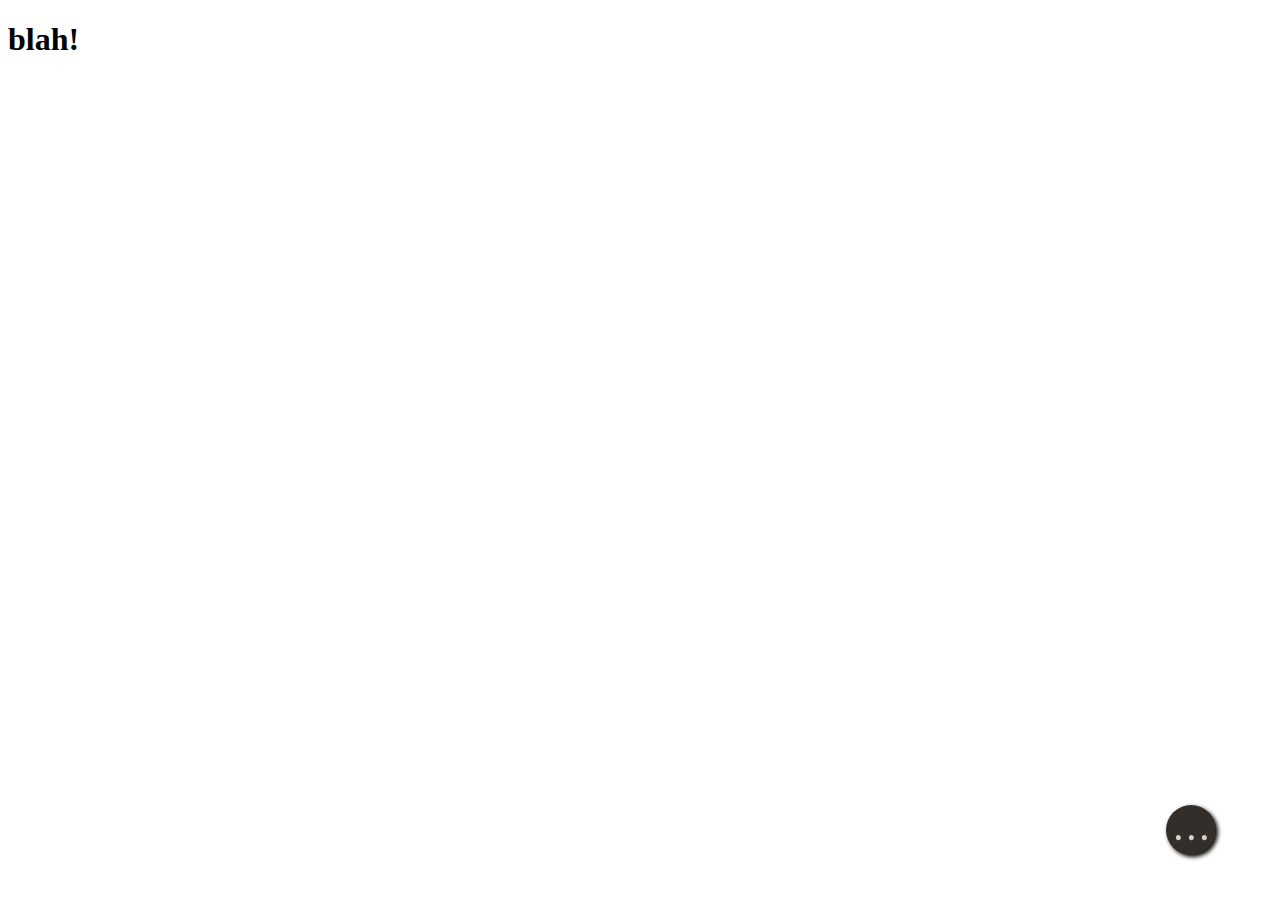
==== bio.html @ 46c38b75 "Add menu and the beginnings of the bio page" ====
<!DOCTYPE html>
<html>
    <head>
        <meta content="text/html;charset=utf-8" http-equiv="Content-Type">
        <meta content="utf-8" http-equiv="encoding">
        <title>Nicholas Steere</title>
        <link rel="stylesheet" href="./css/fonts.css" />
        <link rel="stylesheet" href="./css/menu.css" />
        <link rel="stylesheet" href="./css/bio.css" />
        <script src="./js/menu.js"></script>
    </head>
    <body>
        <h1 class="title">
            blah!
        </h1>
        <div id="menu" class="menu">
            <span id="menu-collapsed" class="menu-collapsed"></span>
            <a href="/" id="home" class="menu-item">← Home</a>
            <a href="/portfolio.html" id="portfolio" class="menu-item">Portfolio</a>
        </div>
        <script>
         var menu = createMenu('#menu');
        </script>
    </body>
</html>
---- css/fonts.css ----
/* source-serif-pro-regular - latin */
@font-face {
    font-family: 'Source Serif Pro';
    font-style: normal;
    font-weight: 400;
    src: url('../fonts/source-serif-pro-v10-latin-regular.eot'); /* IE9 Compat Modes */
    src: local(''),
         url('../fonts/source-serif-pro-v10-latin-regular.eot?#iefix') format('embedded-opentype'), /* IE6-IE8 */
         url('../fonts/source-serif-pro-v10-latin-regular.woff2') format('woff2'), /* Super Modern Browsers */
         url('../fonts/source-serif-pro-v10-latin-regular.woff') format('woff'), /* Modern Browsers */
         url('../fonts/source-serif-pro-v10-latin-regular.ttf') format('truetype'), /* Safari, Android, iOS */
         url('../fonts/source-serif-pro-v10-latin-regular.svg#SourceSerifPro') format('svg'); /* Legacy iOS */
}

/* source-serif-pro-700 - latin */
@font-face {
    font-family: 'Source Serif Pro';
    font-style: normal;
    font-weight: 700;
    src: url('../fonts/source-serif-pro-v10-latin-700.eot'); /* IE9 Compat Modes */
    src: local(''),
         url('../fonts/source-serif-pro-v10-latin-700.eot?#iefix') format('embedded-opentype'), /* IE6-IE8 */
         url('../fonts/source-serif-pro-v10-latin-700.woff2') format('woff2'), /* Super Modern Browsers */
         url('../fonts/source-serif-pro-v10-latin-700.woff') format('woff'), /* Modern Browsers */
         url('../fonts/source-serif-pro-v10-latin-700.ttf') format('truetype'), /* Safari, Android, iOS */
         url('../fonts/source-serif-pro-v10-latin-700.svg#SourceSerifPro') format('svg'); /* Legacy iOS */
}

/* playfair-display-regular - latin */
@font-face {
    font-family: 'Playfair Display';
    font-style: normal;
    font-weight: 400;
    src: url('../fonts/playfair-display-v21-latin-regular.eot'); /* IE9 Compat Modes */
    src: local(''),
         url('../fonts/playfair-display-v21-latin-regular.eot?#iefix') format('embedded-opentype'), /* IE6-IE8 */
         url('../fonts/playfair-display-v21-latin-regular.woff2') format('woff2'), /* Super Modern Browsers */
         url('../fonts/playfair-display-v21-latin-regular.woff') format('woff'), /* Modern Browsers */
         url('../fonts/playfair-display-v21-latin-regular.ttf') format('truetype'), /* Safari, Android, iOS */
         url('../fonts/playfair-display-v21-latin-regular.svg#PlayfairDisplay') format('svg'); /* Legacy iOS */
}

/* playfair-display-700 - latin */
@font-face {
    font-family: 'Playfair Display';
    font-style: normal;
    font-weight: 700;
    src: url('../fonts/playfair-display-v21-latin-700.eot'); /* IE9 Compat Modes */
    src: local(''),
         url('../fonts/playfair-display-v21-latin-700.eot?#iefix') format('embedded-opentype'), /* IE6-IE8 */
         url('../fonts/playfair-display-v21-latin-700.woff2') format('woff2'), /* Super Modern Browsers */
         url('../fonts/playfair-display-v21-latin-700.woff') format('woff'), /* Modern Browsers */
         url('../fonts/playfair-display-v21-latin-700.ttf') format('truetype'), /* Safari, Android, iOS */
         url('../fonts/playfair-display-v21-latin-700.svg#PlayfairDisplay') format('svg'); /* Legacy iOS */
}

/* roboto-300 - latin */
@font-face {
  font-family: 'Roboto';
  font-style: normal;
  font-weight: 300;
  src: url('../fonts/roboto-v20-latin-300.eot'); /* IE9 Compat Modes */
  src: local(''),
       url('../fonts/roboto-v20-latin-300.eot?#iefix') format('embedded-opentype'), /* IE6-IE8 */
       url('../fonts/roboto-v20-latin-300.woff2') format('woff2'), /* Super Modern Browsers */
       url('../fonts/roboto-v20-latin-300.woff') format('woff'), /* Modern Browsers */
       url('../fonts/roboto-v20-latin-300.ttf') format('truetype'), /* Safari, Android, iOS */
       url('../fonts/roboto-v20-latin-300.svg#Roboto') format('svg'); /* Legacy iOS */
}
---- css/menu.css ----
.menu {
    position: fixed;
    width: 50px;
    height: 50px;
    border-radius: 55px;
    right: 5%;
    bottom: 5%;
    padding-left: 0.5em;

    display: flex;
    align-items: flex-start;
    justify-content: space-around;
    flex-direction: column;

    filter: drop-shadow(2px 2px 2px #000);

    font-family: Roboto;
    font-style: normal;
    font-weight: normal;
    font-size: 50px;
    line-height: 55px;
    text-align: center;

    color: #D4CEC5;

    background: #332E29;
}

.menu:hover {
    cursor: pointer;
}

.menu-collapsed {
    position: relative;
    top: -15px;
}

.menu-collapsed:after{
  content: '•••';
  position: relative;
  top: 20%;
  left: 20%;
  font-size: 27px;
  letter-spacing: 4px;
}

.menu-item {
    display: none
}

.menu-item:hover {
    font-weight: bold;
}

a.menu-item {
    text-decoration: none;
    color: #D4CEC5;
}
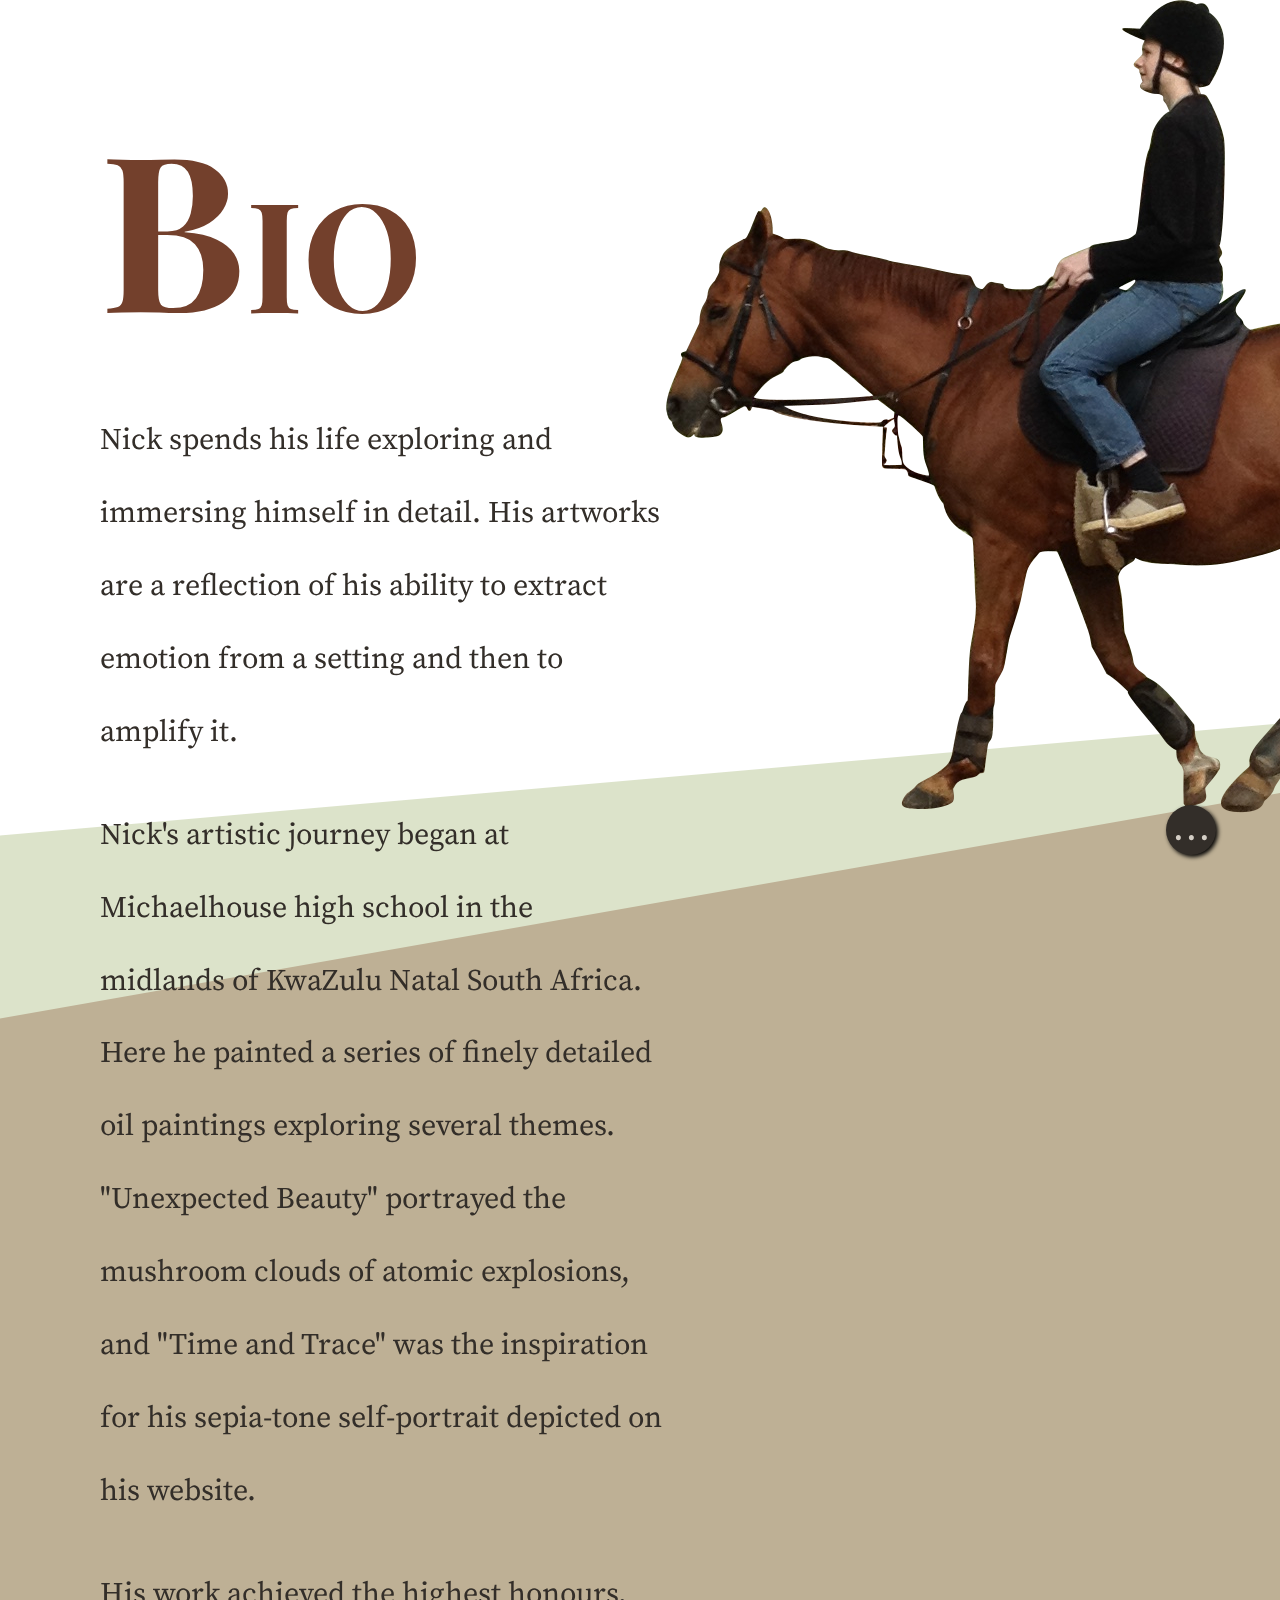
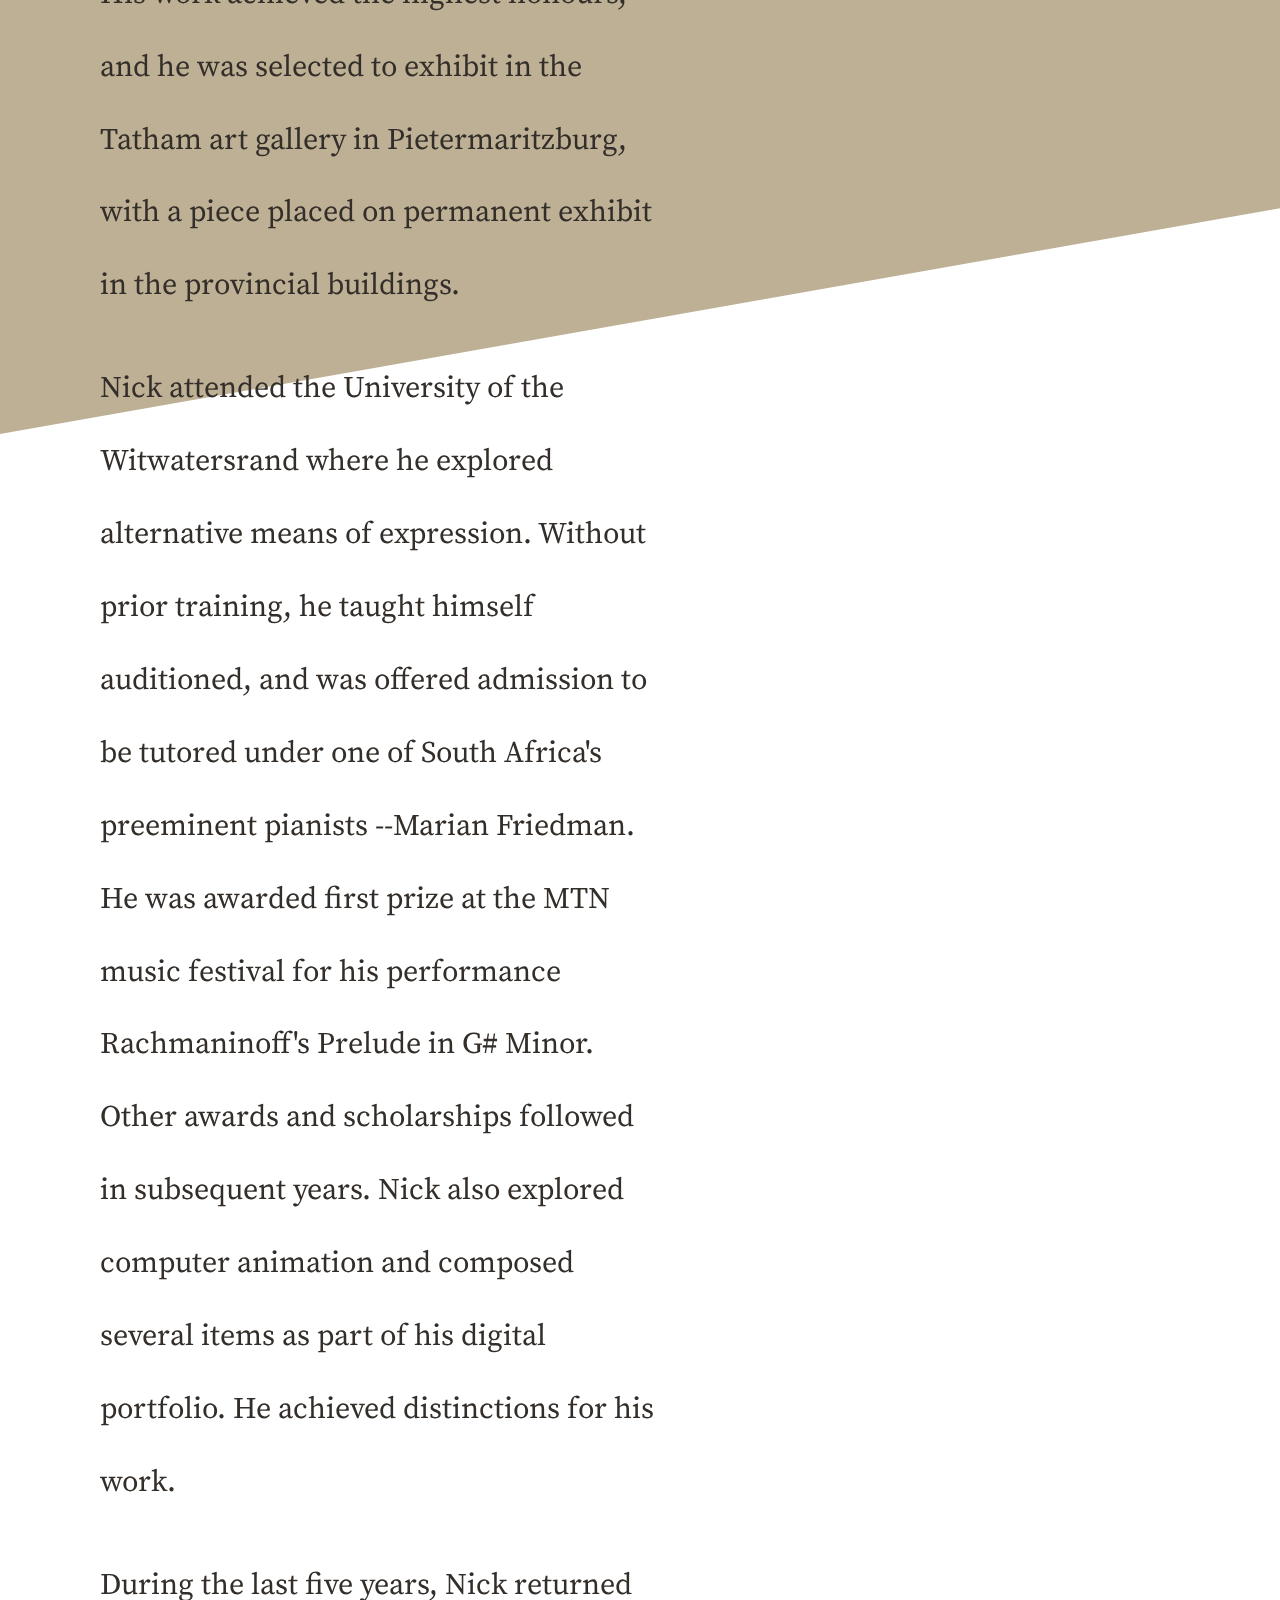
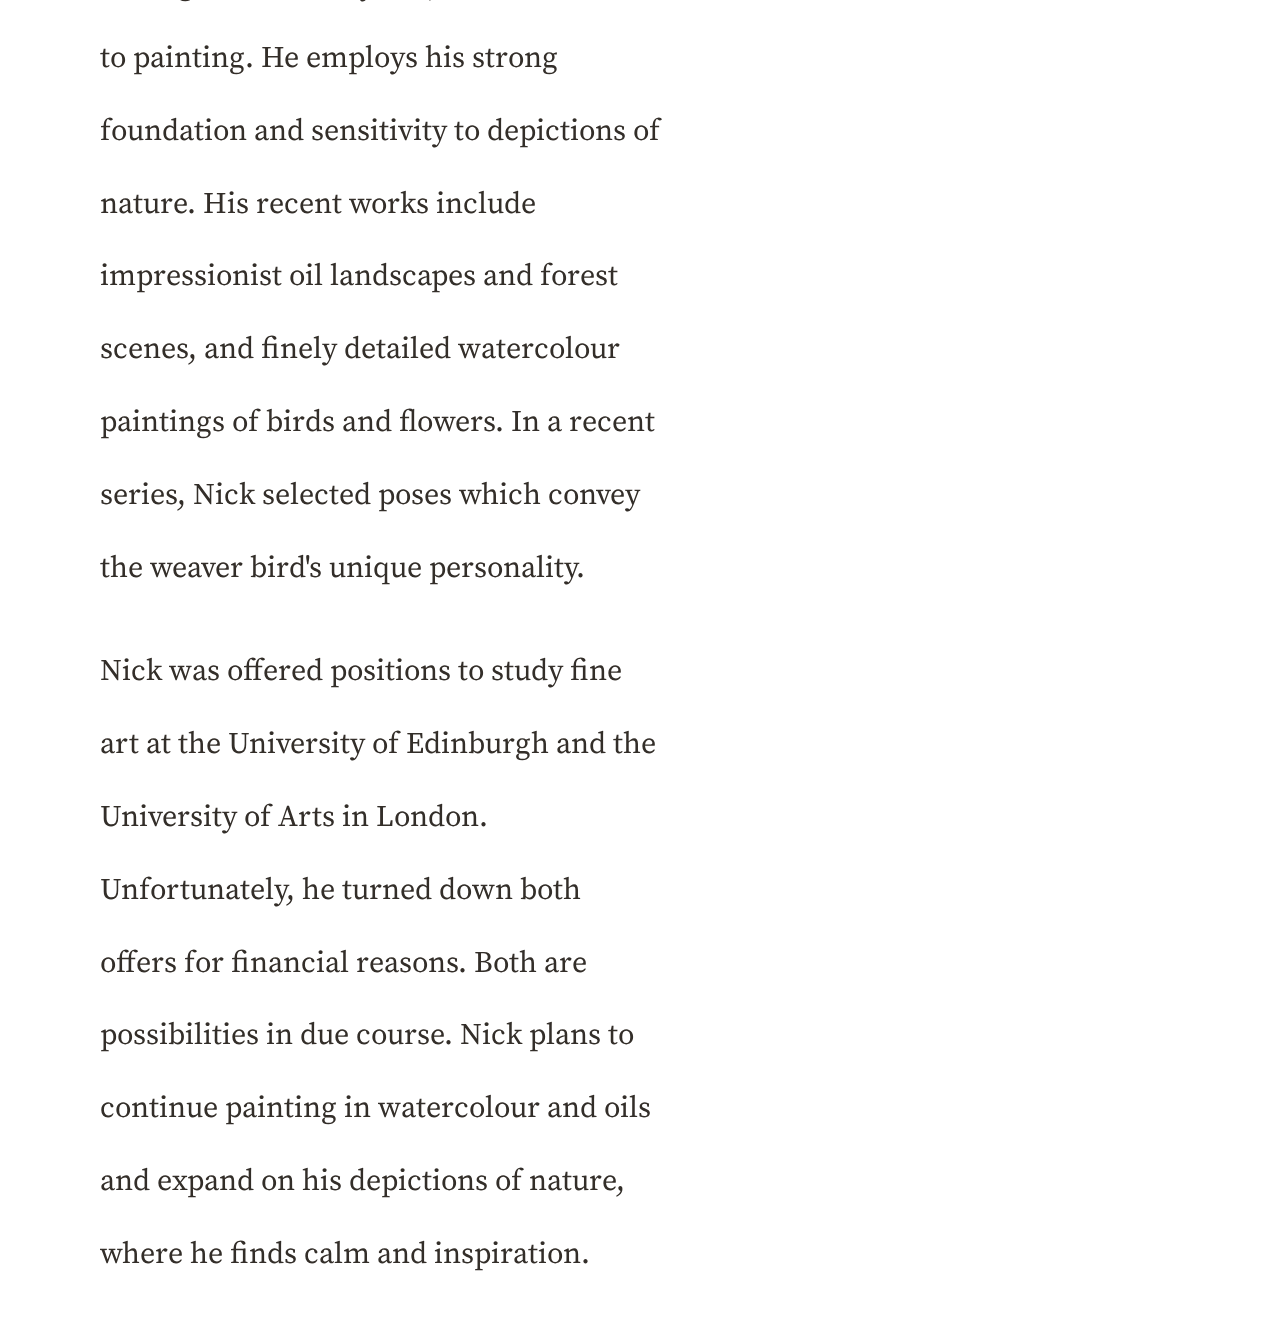
==== commit 0710fa3b: "Add the bio page" ====
--- a/bio.html
+++ b/bio.html
@@ -10,9 +10,63 @@
         <script src="./js/menu.js"></script>
     </head>
     <body>
-        <h1 class="title">
-            blah!
-        </h1>
+        <div class="floating-box">
+            <div class="nick"></div>
+            <div class="ground"></div>
+            <div class="grass"></div>
+            <div class="text">
+                <h1>Bio</h1>
+                <p>
+                    Nick spends his life exploring and immersing himself in detail.  His
+                    artworks are a reflection of his ability to extract emotion from a
+                    setting and then to amplify it.
+                </p>
+                <p>
+                    Nick's artistic journey began at Michaelhouse high school in the
+                    midlands of KwaZulu Natal South Africa.  Here he painted a series of
+                    finely detailed oil paintings exploring several themes.  "Unexpected
+                    Beauty" portrayed the mushroom clouds of atomic explosions, and "Time
+                    and Trace" was the inspiration for his sepia-tone self-portrait
+                    depicted on his website.
+                </p>
+
+                <p>
+                    His work achieved the highest honours, and he was selected to exhibit
+                    in the Tatham art gallery in Pietermaritzburg, with a piece placed on
+                    permanent exhibit in the provincial buildings.
+                </p>
+
+                <p>
+                    Nick attended the University of the Witwatersrand where he explored
+                    alternative means of expression.  Without prior training, he taught
+                    himself auditioned, and was offered admission to be tutored under one
+                    of South Africa's preeminent pianists --Marian Friedman.  He was
+                    awarded first prize at the MTN music festival for his performance
+                    Rachmaninoff's Prelude in G# Minor.  Other awards and scholarships
+                    followed in subsequent years.  Nick also explored computer animation
+                    and composed several items as part of his digital portfolio.  He
+                    achieved distinctions for his work.
+                </p>
+
+                <p>
+                    During the last five years, Nick returned to painting.  He employs his
+                    strong foundation and sensitivity to depictions of nature.  His recent
+                    works include impressionist oil landscapes and forest scenes, and
+                    finely detailed watercolour paintings of birds and flowers.  In a
+                    recent series, Nick selected poses which convey the weaver bird's
+                    unique personality.
+                </p>
+
+                <p>
+                    Nick was offered positions to study fine art at the University of
+                    Edinburgh and the University of Arts in London.  Unfortunately, he
+                    turned down both offers for financial reasons.  Both are possibilities
+                    in due course.  Nick plans to continue painting in watercolour and
+                    oils and expand on his depictions of nature, where he finds calm and
+                    inspiration.
+                </p>
+            </div>
+        </div>
         <div id="menu" class="menu">
             <span id="menu-collapsed" class="menu-collapsed"></span>
             <a href="/" id="home" class="menu-item">← Home</a>
@@ -22,4 +76,4 @@
          var menu = createMenu('#menu');
         </script>
     </body>
-</html>
+</html></p>
--- a/css/menu.css
+++ b/css/menu.css
@@ -6,6 +6,8 @@
     right: 5%;
     bottom: 5%;
     padding-left: 0.5em;
+
+    z-index: 4;
 
     display: flex;
     align-items: flex-start;
--- a/css/bio.css
+++ b/css/bio.css
@@ -0,0 +1,81 @@
+body {
+    z-index: 0;
+    marin: 0px;
+    padding: 0px;
+    background: #FFF;
+}
+
+.text {
+    position: relative;
+    z-index: 4;
+}
+
+h1 {
+    margin: 0;
+    margin-bottom: 72px;
+    padding: 0;
+
+    font-family: Playfair Display;
+    font-style: normal;
+    font-weight: bold;
+    font-size: 217px;
+    line-height: 101.3%;
+
+    /* or 220px */
+    font-variant: small-caps;
+
+    color: #73402C;
+}
+
+.floating-box {
+    position: absolute;
+    width: 44%;
+    left: 100px;
+    top: 113px;
+}
+
+p {
+    font-family: Source Serif Pro;
+    font-style: normal;
+    font-weight: normal;
+    font-size: 30px;
+    line-height: 243.3%;
+
+    /* or 73px */
+
+    color: rgba(51, 46, 41);
+}
+
+.nick {
+    position: fixed;
+    width: 1105px;
+    height: 850px;
+    left: 52%;
+    bottom: 50px;
+    z-index: 3;
+
+    background: url(../img/horse.png);
+    background-repeat: no-repeat;
+}
+
+.ground {
+    z-index: 2;
+    position: fixed;
+    bottom: -950px;
+    left: -500px;
+    width: 3000px;
+    height: 1000px;
+    background: rgba(190, 176, 149);
+    transform: rotate(-10deg) skewX(0deg);
+}
+
+.grass {
+    z-index: 1;
+    position: fixed;
+    bottom: -850px;
+    left: -500px;
+    width: 3000px;
+    height: 1000px;
+    background: #8fa55550;
+    transform: rotate(-5deg) skewX(0deg);
+}
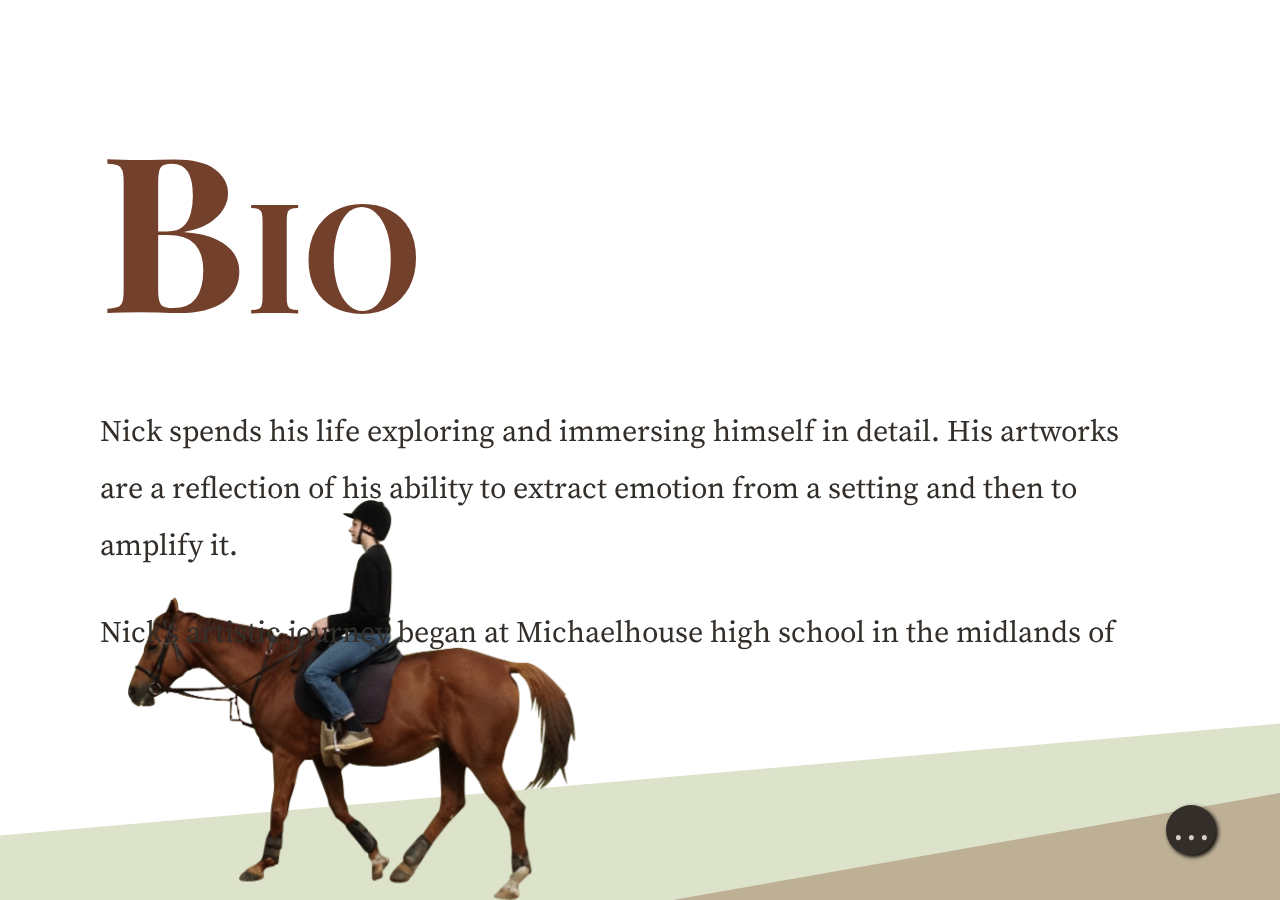
==== commit 4a685139: "Fix menu links" ====
--- a/bio.html
+++ b/bio.html
@@ -69,8 +69,8 @@
         </div>
         <div id="menu" class="menu">
             <span id="menu-collapsed" class="menu-collapsed"></span>
-            <a href="/" id="home" class="menu-item">← Home</a>
-            <a href="/portfolio.html" id="portfolio" class="menu-item">Portfolio</a>
+            <a href="./index.html" id="home" class="menu-item">← Home</a>
+            <a href="./portfolio.html" id="portfolio" class="menu-item">Portfolio</a>
         </div>
         <script>
          var menu = createMenu('#menu');
--- a/css/bio.css
+++ b/css/bio.css
@@ -39,23 +39,88 @@
     font-style: normal;
     font-weight: normal;
     font-size: 30px;
-    line-height: 243.3%;
+    line-height: 190%;
 
     /* or 73px */
 
     color: rgba(51, 46, 41);
 }
 
-.nick {
-    position: fixed;
-    width: 1105px;
-    height: 850px;
-    left: 52%;
-    bottom: 50px;
-    z-index: 3;
+@media (min-width: 800px) and (max-width: 1300px) {
+    .nick {
+        position: fixed;
+        width: 950px;
+        height: 400px;
+        left: 10%;
+        bottom: 0px;
+        z-index: 3;
 
-    background: url(../img/horse.png);
-    background-repeat: no-repeat;
+        background: url(../img/horse.png);
+        background-size: contain;
+        background-repeat: no-repeat;
+    }
+
+    .floating-box {
+        width: 80%;
+        overflow: scroll;
+    }
+
+    .text {
+        height: 60vh;
+    }
+}
+
+@media only screen and (min-width: 1300px) {
+    .nick {
+        position: fixed;
+        width: 950px;
+        height: 800px;
+        left: 52%;
+        bottom: 0px;
+        z-index: 3;
+
+        background: url(../img/horse.png);
+        background-size: contain;
+        background-repeat: no-repeat;
+    }
+}
+
+@media only screen and (min-width: 1600px) {
+    .nick {
+        position: fixed;
+        width: 1105px;
+        height: 850px;
+        left: 52%;
+        bottom: 50px;
+        z-index: 3;
+
+        background: url(../img/horse.png);
+        background-repeat: no-repeat;
+    }
+}
+
+@media (max-width: 750px) {
+    .nick {
+        position: fixed;
+        width: 950px;
+        height: 600px;
+        left: 10%;
+        bottom: 0px;
+        z-index: 3;
+
+        background: url(../img/horse.png);
+        background-size: contain;
+        background-repeat: no-repeat;
+    }
+
+    .floating-box {
+        width: 80%;
+        overflow: scroll;
+    }
+
+    .text {
+        height: 60vh;
+    }
 }
 
 .ground {
